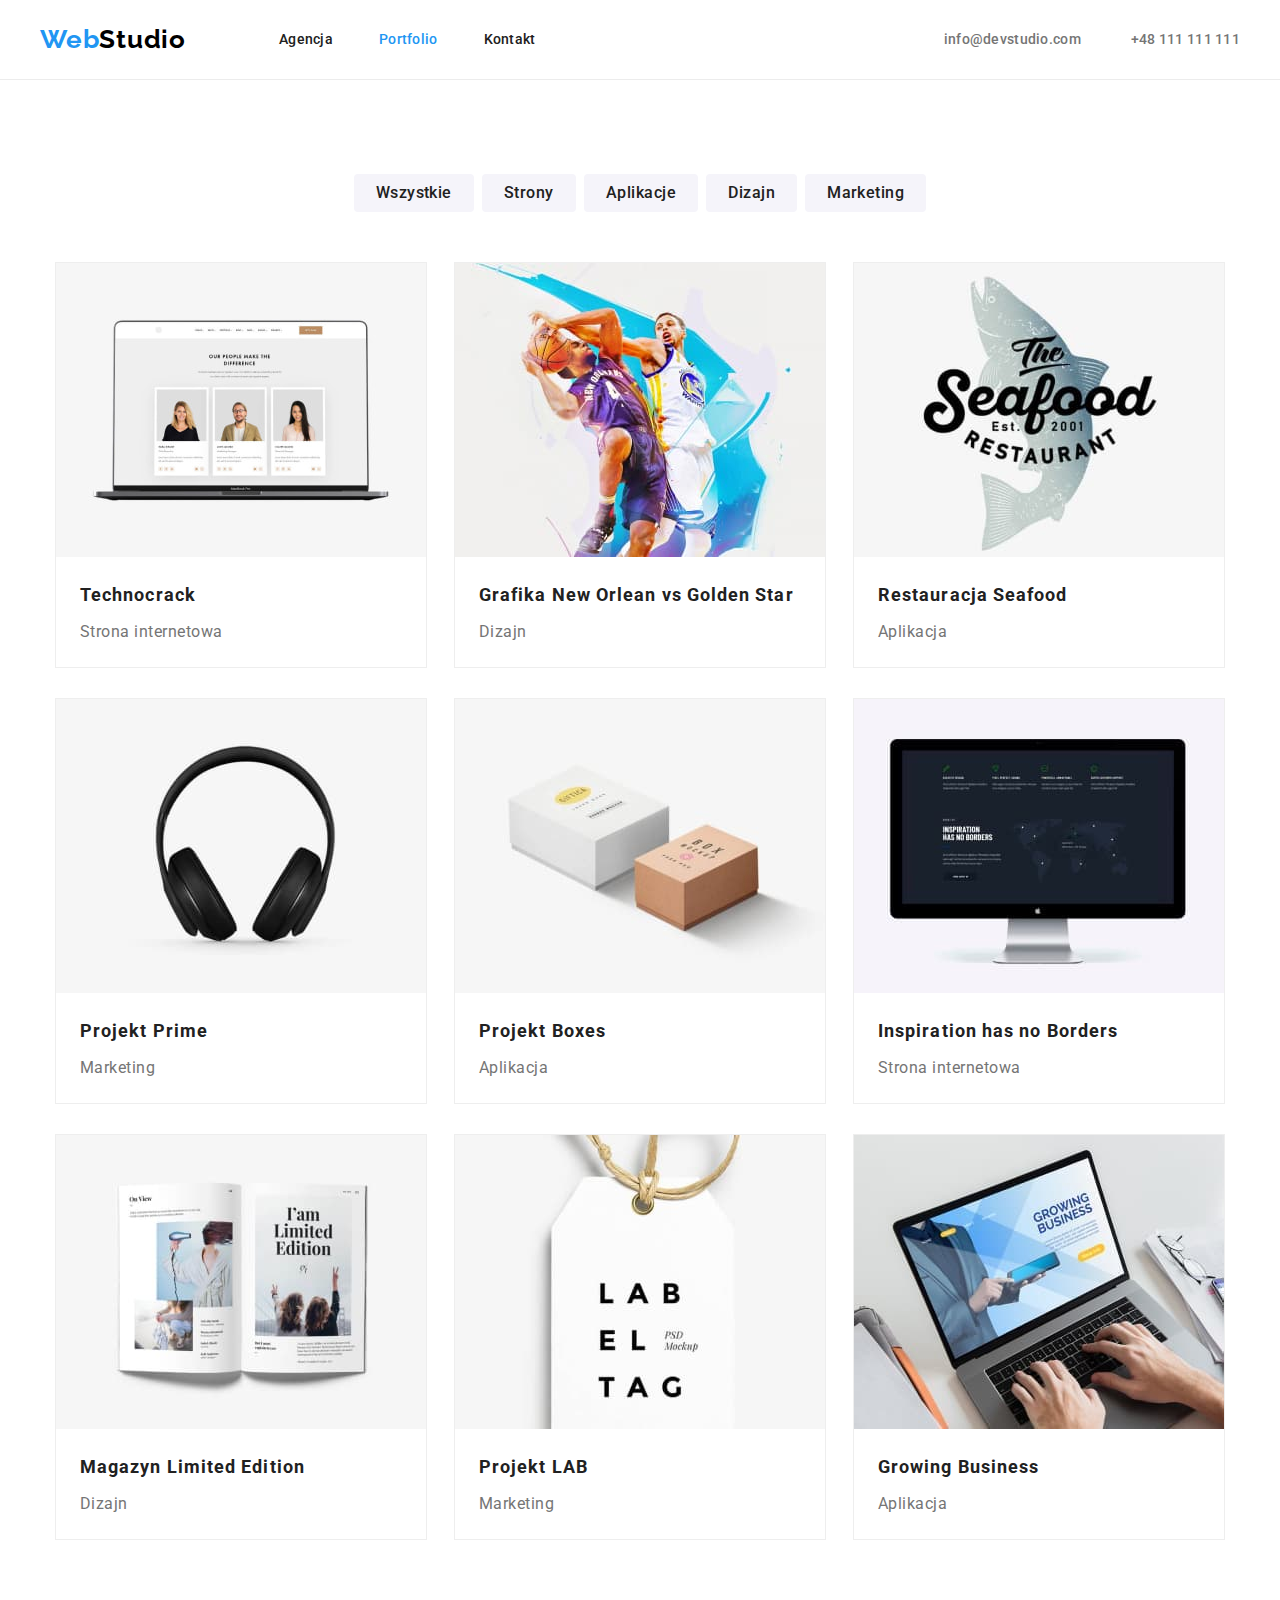
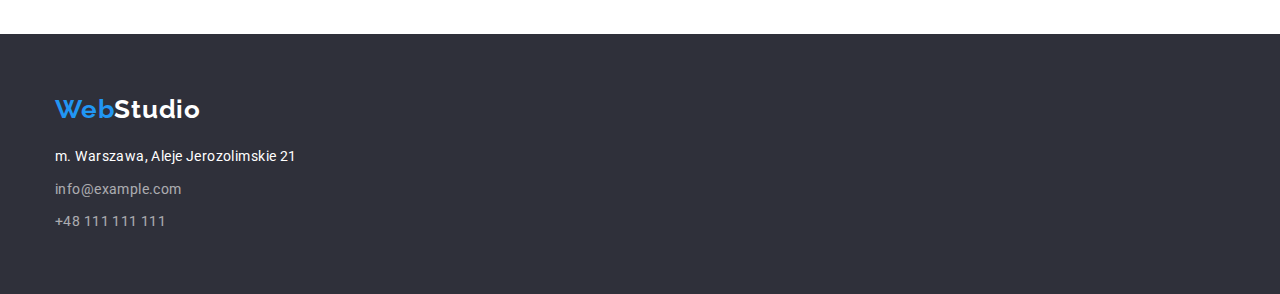
==== portfolio.html @ debd94c6 "first commit" ====
<!DOCTYPE html>
<html lang="pl">
  <head>
    <meta charset="UTF-8" />
    <meta name="viewport" content="width=device-width, initial-scale=1.0" />
    <title>Portfolio</title>
    <link
      rel="stylesheet"
      href="https://cdnjs.cloudflare.com/ajax/libs/modern-normalize/1.1.0/modern-normalize.min.css"
    />
    <link rel="stylesheet" href="css/styles.css" />
  </head>
  <body>
    <header class="header">
      <div class="container container-header">
        <nav class="navigation">
          <a class="logo" href="index.html">
            <span class="logo-accent">Web</span>Studio
          </a>

          <ul class="list list-navigation">
            <li>
              <a class="link link-navigation" href="index.html"> Agencja </a>
            </li>
            <li>
              <a class="link link-navigation link-active" href="portfolio.html"
                >Portfolio</a
              >
            </li>
            <li><a class="link link-navigation" href="#">Kontakt</a></li>
          </ul>
        </nav>
        <ul class="list list-contact-header">
          <li>
            <a class="link link-contact" href="mailto:info@devstudio.com">
              info@devstudio.com
            </a>
          </li>
          <li>
            <a class="link link-contact" href="tel:+48111111111">
              +48 111 111 111
            </a>
          </li>
        </ul>
      </div>
    </header>

    <main>
      <!-- our projects -->

      <section>
        <div class="container container-our-projects">
          <ul class="list list-btn">
            <li class="list-btn-item">
              <button class="btn" type="button">Wszystkie</button>
            </li>
            <li class="list-btn-item">
              <button class="btn" type="button">Strony</button>
            </li>
            <li class="list-btn-item">
              <button class="btn" type="button">Aplikacje</button>
            </li>
            <li class="list-btn-item">
              <button class="btn" type="button">Dizajn</button>
            </li>
            <li class="list-btn-item">
              <button class="btn" type="button">Marketing</button>
            </li>
          </ul>

          <ul class="list list-projects">
            <li class="list-projects-item">
              <img
                src="images/portfolio/open_laptop_with_photos_of_three_emplyees.jpg"
                alt="Open laptop with photos of three employees"
                width="370"
                height="294"
              />
              <div class="list-projects-item-content">
                <h3 class="header-3-project">Technocrack</h3>
                <p class="project-type">Strona internetowa</p>
              </div>
            </li>
            <li class="list-projects-item">
              <img
                src="images/portfolio/two_basketball_players.jpg"
                alt="Two basketball players"
                width="370"
                height="294"
              />
              <div class="list-projects-item-content">
                <h3 class="header-3-project">
                  Grafika New Orlean vs Golden Star
                </h3>
                <p class="project-type">Dizajn</p>
              </div>
            </li>
            <li class="list-projects-item">
              <img
                src="images/portfolio/logo_of_the_seefood_restaurant_showing_fish.jpg"
                alt="Logo of the Seafood Restaurant showing fish"
                width="370"
                height="294"
              />
              <div class="list-projects-item-content">
                <h3 class="header-3-project">Restauracja Seafood</h3>
                <p class="project-type">Aplikacja</p>
              </div>
            </li>
            <li class="list-projects-item">
              <img
                src="images/portfolio/wireless_headphone.jpg"
                alt="Wireless-headphone"
                width="370"
                height="294"
              />
              <div class="list-projects-item-content">
                <h3 class="header-3-project">Projekt Prime</h3>
                <p class="project-type">Marketing</p>
              </div>
            </li>
            <li class="list-projects-item">
              <img
                src="images/portfolio/two_boxes_bigger_white_and_smaller_salmanpink.jpg"
                alt="Two boxes bigger white and smaller salmanpink"
                width="370"
                height="294"
              />
              <div class="list-projects-item-content">
                <h3 class="header-3-project">Projekt Boxes</h3>
                <p class="project-type">Aplikacja</p>
              </div>
            </li>
            <li class="list-projects-item">
              <img
                src="images/portfolio/apple_monitore_display_web_site.jpg"
                alt="Apple monitor display web site"
                width="370"
                height="294"
              />
              <div class="list-projects-item-content">
                <h3 class="header-3-project">Inspiration has no Borders</h3>
                <p class="project-type">Strona internetowa</p>
              </div>
            </li>
            <li class="list-projects-item">
              <img
                src="images/portfolio/open_magazine_with_photos_of_people.jpg"
                alt="Open magazine with photos of people"
                width="370"
                height="294"
              />
              <div class="list-projects-item-content">
                <h3 class="header-3-project">Magazyn Limited Edition</h3>
                <p class="project-type">Dizajn</p>
              </div>
            </li>
            <li class="list-projects-item">
              <img
                src="images/portfolio/white_label_tag_with_text.jpg"
                alt="White label tag with text"
                width="370"
                height="294"
              />
              <div class="list-projects-item-content">
                <h3 class="header-3-project">Projekt LAB</h3>
                <p class="project-type">Marketing</p>
              </div>
            </li>
            <li class="list-projects-item">
              <img
                src="images/portfolio/heands_typing_on_the_laptop.jpg"
                alt="Hands typing on the laptop"
                width="370"
                height="294"
              />
              <div class="list-projects-item-content">
                <h3 class="header-3-project">Growing Business</h3>
                <p class="project-type">Aplikacja</p>
              </div>
            </li>
          </ul>
        </div>
      </section>
    </main>

    <footer class="footer">
      <div class="container">
        <a class="logo footer-logo" href="index.html">
          <span class="logo-accent">Web</span>Studio
        </a>
        <address>
          <ul class="list">
            <li class="footer-list-item">
              <a
                class="link footer-link footer-link-address"
                href="https://goo.gl/maps/MsTkYba7Zd39PtxZA"
                target="_blank"
                >m. Warszawa, Aleje Jerozolimskie 21
              </a>
            </li>
            <li class="footer-list-item">
              <a class="link footer-link" href="emailto:info@example.com">
                info@example.com
              </a>
            </li>
            <li class="footer-list-item">
              <a class="link footer-link" href="tel:+48111111111">
                +48 111 111 111
              </a>
            </li>
          </ul>
        </address>
      </div>
    </footer>
  </body>
</html>
---- css/styles.css ----
@import url("https://fonts.googleapis.com/css2?family=Raleway:wght@700&family=Roboto:wght@400;500;700;900&display=swap");

:root {
  --main-text-color: #757575;
  --secondary-text-color: #212121;
  --dark-background-color: #2f303a;
  --light-background-color: #f5f4fa;
  --light-color: #fff;
  --logo-text-color: #000;
  --accent: #2196f3;
  --border-bottom-color: #ececec;
  --border-projects-item-color: #eeeeee;
}

body {
  font-family: "Roboto", sans-serif;
  color: var(--main-text-color);
  font-size: 14px;
}

h1,
h2,
h3,
h4,
h5,
h6 {
  margin: 0;
  /* padding: 0; - probably to remove*/
}
ul {
  margin: 0;
  padding: 0;
}

p {
  margin: 0;
  padding: 0;
}

img {
  display: block;
}

.list {
  list-style: none;
}

.container {
  width: 1200px;
  padding: 0 15px;
  margin: auto;
  /* margin auto - center container horizontally */
}

.navigation,
.list-navigation,
.list-contact-header,
.container-header {
  display: flex;
  align-items: center;
}

.header {
  border-bottom: 1px solid var(--border-bottom-color);
}

.container-header {
  padding: 24px 0;
  justify-content: space-between;
}

.logo {
  margin-right: 93px;
  font-family: "Raleway", sans-serif;
  text-decoration: none;
  color: var(--logo-text-color);
  font-size: 26px;
  font-weight: 700;
  line-height: 1.192;
  letter-spacing: 0.03em;
}

.logo-accent {
  color: var(--accent);
}

/* hero */

.hero {
  padding: 200px 0;
  text-align: center;
  background-color: var(--dark-background-color);
}

.hero-header {
  display: flex;
  flex-direction: column;
  font-size: 44px;
  font-weight: 900;
  line-height: 1.36;
  color: var(--light-color);
  letter-spacing: 0.06em;
  text-transform: uppercase;
}

/* Our strengths */
.list-our-strengths {
  display: flex;
}

.hero,
.container-our-strength,
.container-what-we-do {
  margin-bottom: 94px;
}

.list-item-our-strengths-margin:not(:last-of-type) {
  margin-right: 30px;
}

.our-strength-header-4 {
  margin-bottom: 10px;
  font-size: 14px;
  line-height: 1.143;
  letter-spacing: 0.03em;
  color: var(--secondary-text-color);
}

/* what we do */

.what-we-do-header-2,
.our-team-header-2 {
  margin-bottom: 50px;
  font-size: 36px;
  line-height: 1.167;
  letter-spacing: 0.03em;
  color: var(--secondary-text-color);
  text-align: center;
}
.list-what-we-do {
  display: flex;
  justify-content: space-between;
}

/* our team */

.our-team {
  background-color: var(--light-background-color);
}

.container-our-team {
  padding-top: 94px;
  padding-bottom: 94px;
}

.list-our-team {
  display: flex;
  justify-content: space-between;
}

.team-card {
  padding-bottom: 30px;
  width: 270px;
  font-size: 16px;
  text-align: center;
  background-color: var(--light-color);
  border-radius: 0 0 4px 4px;
}

.team-card-heading {
  margin-top: 30px;
  margin-bottom: 10px;
  font-size: 16px;
  font-weight: 500;
  line-height: 1.188;
  letter-spacing: 0.03em;
}

.team-card-content {
  line-height: 1.188;
  letter-spacing: 0.03em;
}

.team-card-heading,
.header-3-project {
  color: var(--secondary-text-color);
}

.link {
  letter-spacing: 0.02em;
  text-decoration: none;
}

.link-navigation {
  margin-right: 46px;
  font-weight: 500;
  color: var(--secondary-text-color);
}

.link-contact {
  margin-left: 50px;
  font-weight: 500;
  color: var(--main-text-color);
}

.link:hover,
.link-active {
  color: var(--accent);
}

/* btn = button */
.btn {
  padding: 6px 22px;
  font-weight: 500;
  font-size: 16px;
  line-height: 1.62;
  letter-spacing: 0.03em;
  color: var(--secondary-text-color);
  background-color: var(--light-background-color);
  border: none;
  border-radius: 4px;
  cursor: pointer;
}

.btn:hover,
.btn:focus,
.hero-btn {
  color: var(--light-color);
  background-color: var(--accent);
  box-shadow: 0px 3px 1px rgba(0, 0, 0, 0.1), 0px 1px 2px rgba(0, 0, 0, 0.08),
    0px 2px 2px rgba(0, 0, 0, 0.12);
}

.btn.hero-btn {
  margin-top: 30px;
  padding: 10px 40px;
  font-weight: 700;
  box-shadow: 0px 4px 4px rgba(0, 0, 0, 0.15);
}

.project-type {
  font-size: 16px;
  line-height: 1.87;
  letter-spacing: 0.03em;
  color: var(--main-text-color);
}

.strength-text {
  line-height: 1.71;
  letter-spacing: 0.03em;
}

/* footer */

.footer {
  padding-top: 60px;
  padding-bottom: 60px;
  color: var(--light-color);
  background-color: var(--dark-background-color);
}

.footer-list-item:not(:last-of-type) {
  margin-bottom: 9px;
}

.footer-logo {
  display: block;
  margin-bottom: 20px;
  color: var(--light-color);
}

.footer-link {
  font-style: normal;
  line-height: 1.71;
  letter-spacing: 0.03em;
  color: var(--light-color);
  opacity: 0.6;
}

.footer-link-address {
  opacity: 1;
}

/* PORTFOLIO */

/* section projects */

.container-our-projects {
  margin-top: 94px;
  margin-bottom: 64px;
}

.list-btn,
.list-projects {
  display: flex;
}

.list-btn {
  margin-bottom: 50px;
  justify-content: center;
}

.list-btn-item:not(:last-of-type) {
  margin-right: 8px;
}

.list-projects {
  flex-wrap: wrap;
  justify-content: space-between;
}

.list-projects-item {
  margin-bottom: 30px;
  border: 1px solid var(--border-projects-item-color);
}

.list-projects-item-content {
  margin: 20px 24px;
}

.header-3-project {
  margin-bottom: 4px;
  font-size: 18px;
  font-weight: 700;
  line-height: 2;
  letter-spacing: 0.06em;
}
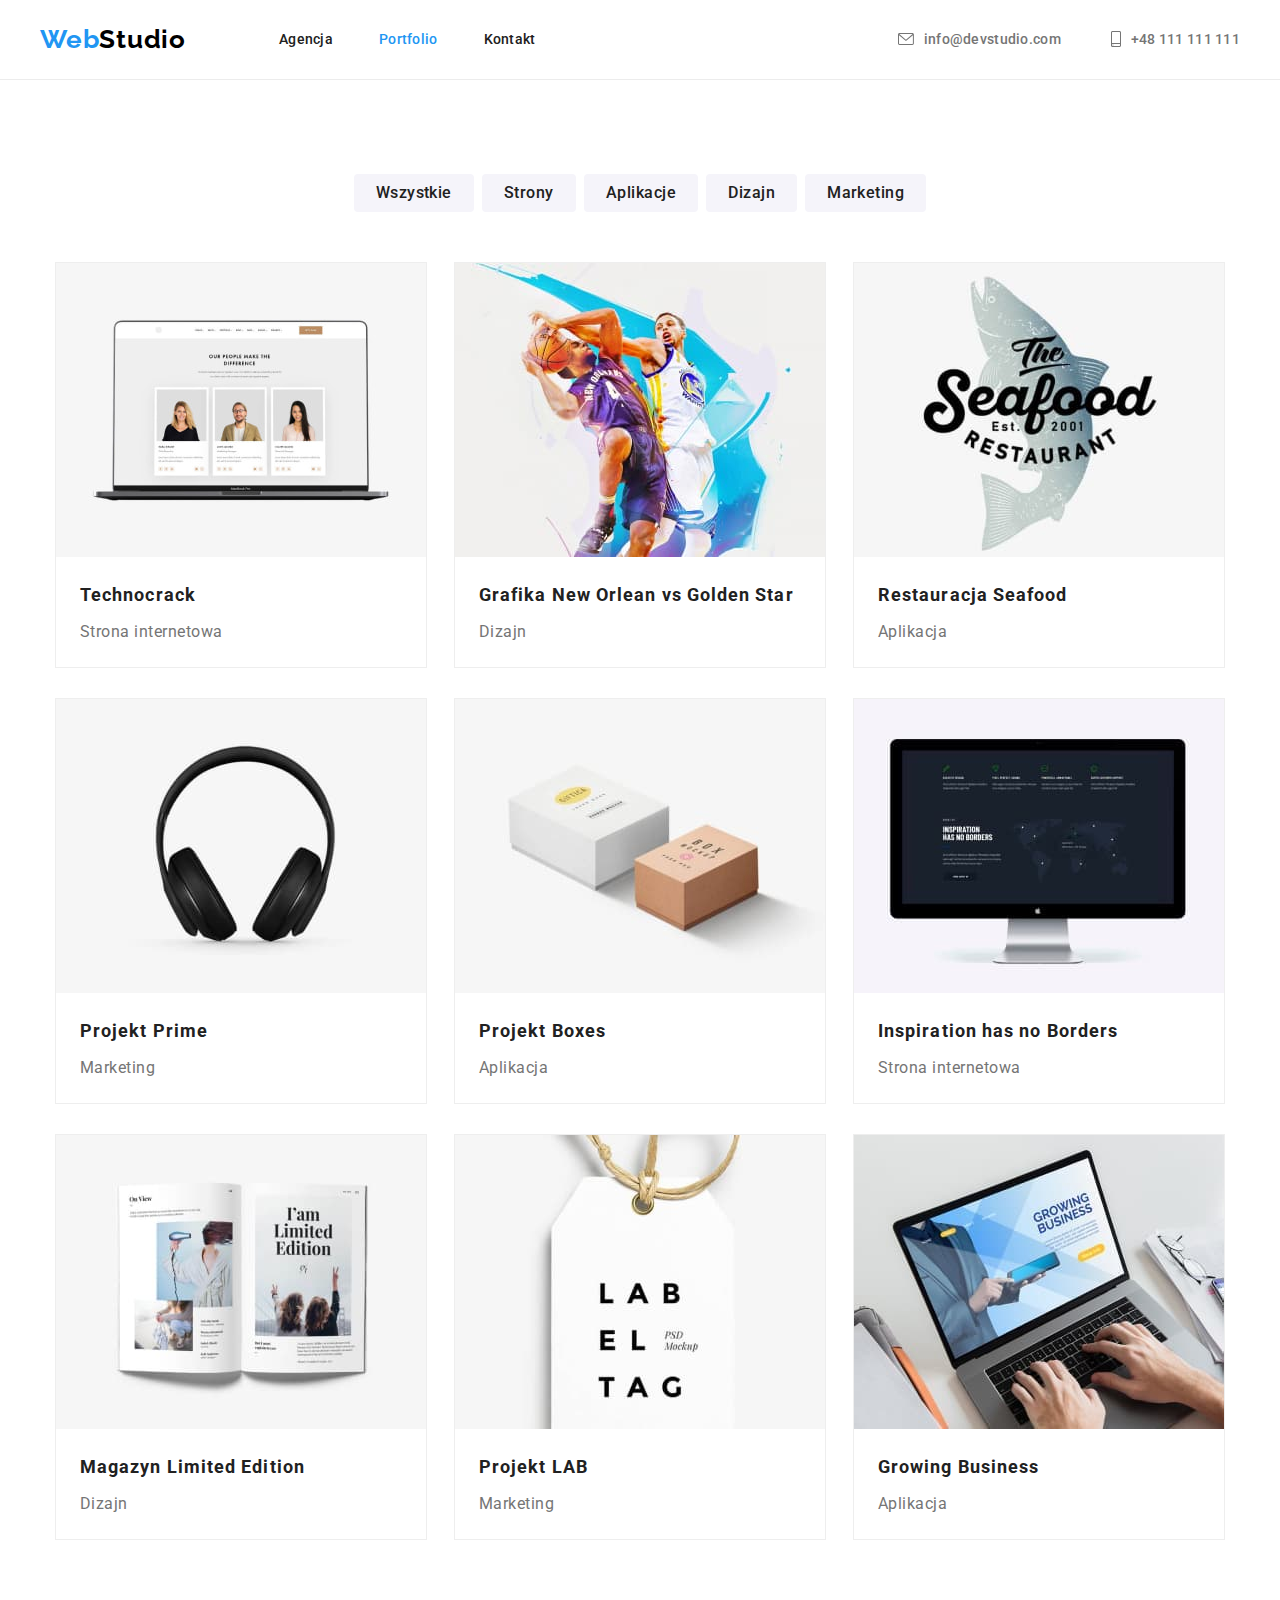
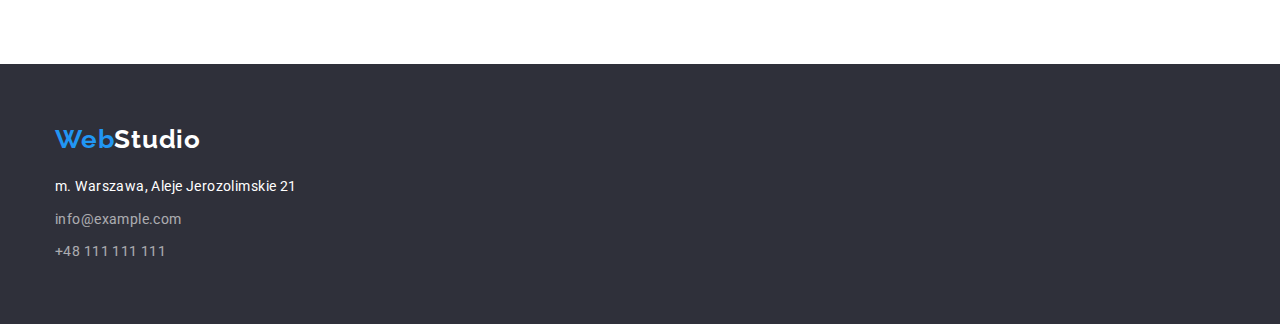
==== commit dc687c74: "feat(header): add contact icons" ====
--- a/portfolio.html
+++ b/portfolio.html
@@ -33,11 +33,17 @@
         <ul class="list list-contact-header">
           <li>
             <a class="link link-contact" href="mailto:info@devstudio.com">
+              <svg class="icon-contact-header" width="16" height="12">
+                <use href="images/icons.svg#icon-envelope"></use>
+              </svg>
               info@devstudio.com
             </a>
           </li>
           <li>
             <a class="link link-contact" href="tel:+48111111111">
+              <svg class="icon-contact-header" width="10" height="16">
+                <use href="images/icons.svg#icon-smartphone"></use> 
+              </svg>
               +48 111 111 111
             </a>
           </li>
--- a/css/styles.css
+++ b/css/styles.css
@@ -10,6 +10,8 @@
   --accent: #2196f3;
   --border-bottom-color: #ececec;
   --border-projects-item-color: #eeeeee;
+  --social-media-icon-color: #afb1b8;
+  --our-clients-color: #afb1b8;
 }
 
 body {
@@ -84,12 +86,33 @@
   color: var(--accent);
 }
 
+.link-contact {
+  display: flex;
+  align-items: center;
+}
+
+.icon-contact-header {
+  margin-right: 10px;
+  fill: var(--main-text-color);
+}
+
+.link-contact:hover > .icon-contact-header,
+.link-contact:focus > .icon-contact-header {
+  fill: var(--accent);
+}
 /* hero */
 
 .hero {
   padding: 200px 0;
   text-align: center;
-  background-color: var(--dark-background-color);
+  background-image: linear-gradient(
+      90deg,
+      rgba(47, 48, 58, 0.4) 0%,
+      rgba(47, 48, 58, 0.4) 100%
+    ),
+    url(../images/hero/team_working_at_car_model.jpg);
+  background-repeat: no-repeat;
+  background-position: center 0;
 }
 
 .hero-header {
@@ -126,7 +149,21 @@
   color: var(--secondary-text-color);
 }
 
-/* what we do */
+.our-strength-icon-container {
+  margin-bottom: 30px;
+  padding: 25px 0;
+  border-radius: 4px;
+  background-color: var(--light-background-color);
+}
+
+.our-strength-icon {
+  display: block;
+  margin: 0 auto;
+  width: 70px;
+  height: 70px;
+}
+
+/* What we do */
 
 .what-we-do-header-2,
 .our-team-header-2 {
@@ -142,7 +179,7 @@
   justify-content: space-between;
 }
 
-/* our team */
+/* Our team */
 
 .our-team {
   background-color: var(--light-background-color);
@@ -186,6 +223,42 @@
   color: var(--secondary-text-color);
 }
 
+.list-social-media {
+  display: flex;
+  margin-left: 32px;
+  margin-right: 32px;
+  margin-top: 16px;
+  justify-content: center;
+}
+
+.list-social-media-item:not(:last-of-type) {
+  margin-right: 10px;
+}
+
+.team-card-social-media-icon {
+  width: 20px;
+  height: 20px;
+  fill: var(--social-media-icon-color);
+}
+
+.list-social-media-link {
+  display: block;
+  padding: 12px;
+  height: 44px;
+  border-radius: 50%;
+}
+
+.list-social-media-link:hover,
+.list-social-media-link:focus {
+  outline: none;
+  background-color: var(--accent);
+}
+
+.list-social-media-link:focus > .team-card-social-media-icon,
+.list-social-media-link:hover > .team-card-social-media-icon {
+  fill: var(--light-color);
+}
+
 .link {
   letter-spacing: 0.02em;
   text-decoration: none;
@@ -204,6 +277,7 @@
 }
 
 .link:hover,
+.link:focus,
 .link-active {
   color: var(--accent);
 }
@@ -250,9 +324,55 @@
   letter-spacing: 0.03em;
 }
 
+/* Our clients */
+
+.our-clients-header-2 {
+  margin-top: 82px;
+  margin-bottom: 50px;
+  font-size: 36px;
+  line-height: 1.17;
+  letter-spacing: 0.03em;
+  text-align: center;
+  color: var(--secondary-text-color);
+}
+
+.our-clients-list {
+  display: flex;
+  justify-content: space-between;
+}
+
+.list-our-clients-link {
+  display: block;
+  padding: 16px 32px;
+  border: 1px solid var(--our-clients-color);
+  border-radius: 4%;
+}
+
+.list-our-clients-link:not(:last-of-type) {
+  margin-right: 30px;
+}
+
+.list-our-clients-link:hover,
+.list-our-clients-link:focus {
+  outline: none;
+  border-color: var(--accent);
+}
+
+.list-our-clients-link:hover > .our-clients-icon,
+.list-our-clients-link:focus > .our-clients-icon {
+  fill: var(--accent);
+}
+
+.our-clients-icon {
+  width: 106px;
+  height: 60px;
+  fill: var(--social-media-icon-color);
+}
+
 /* footer */
 
 .footer {
+  margin-top: 94px;
   padding-top: 60px;
   padding-bottom: 60px;
   color: var(--light-color);
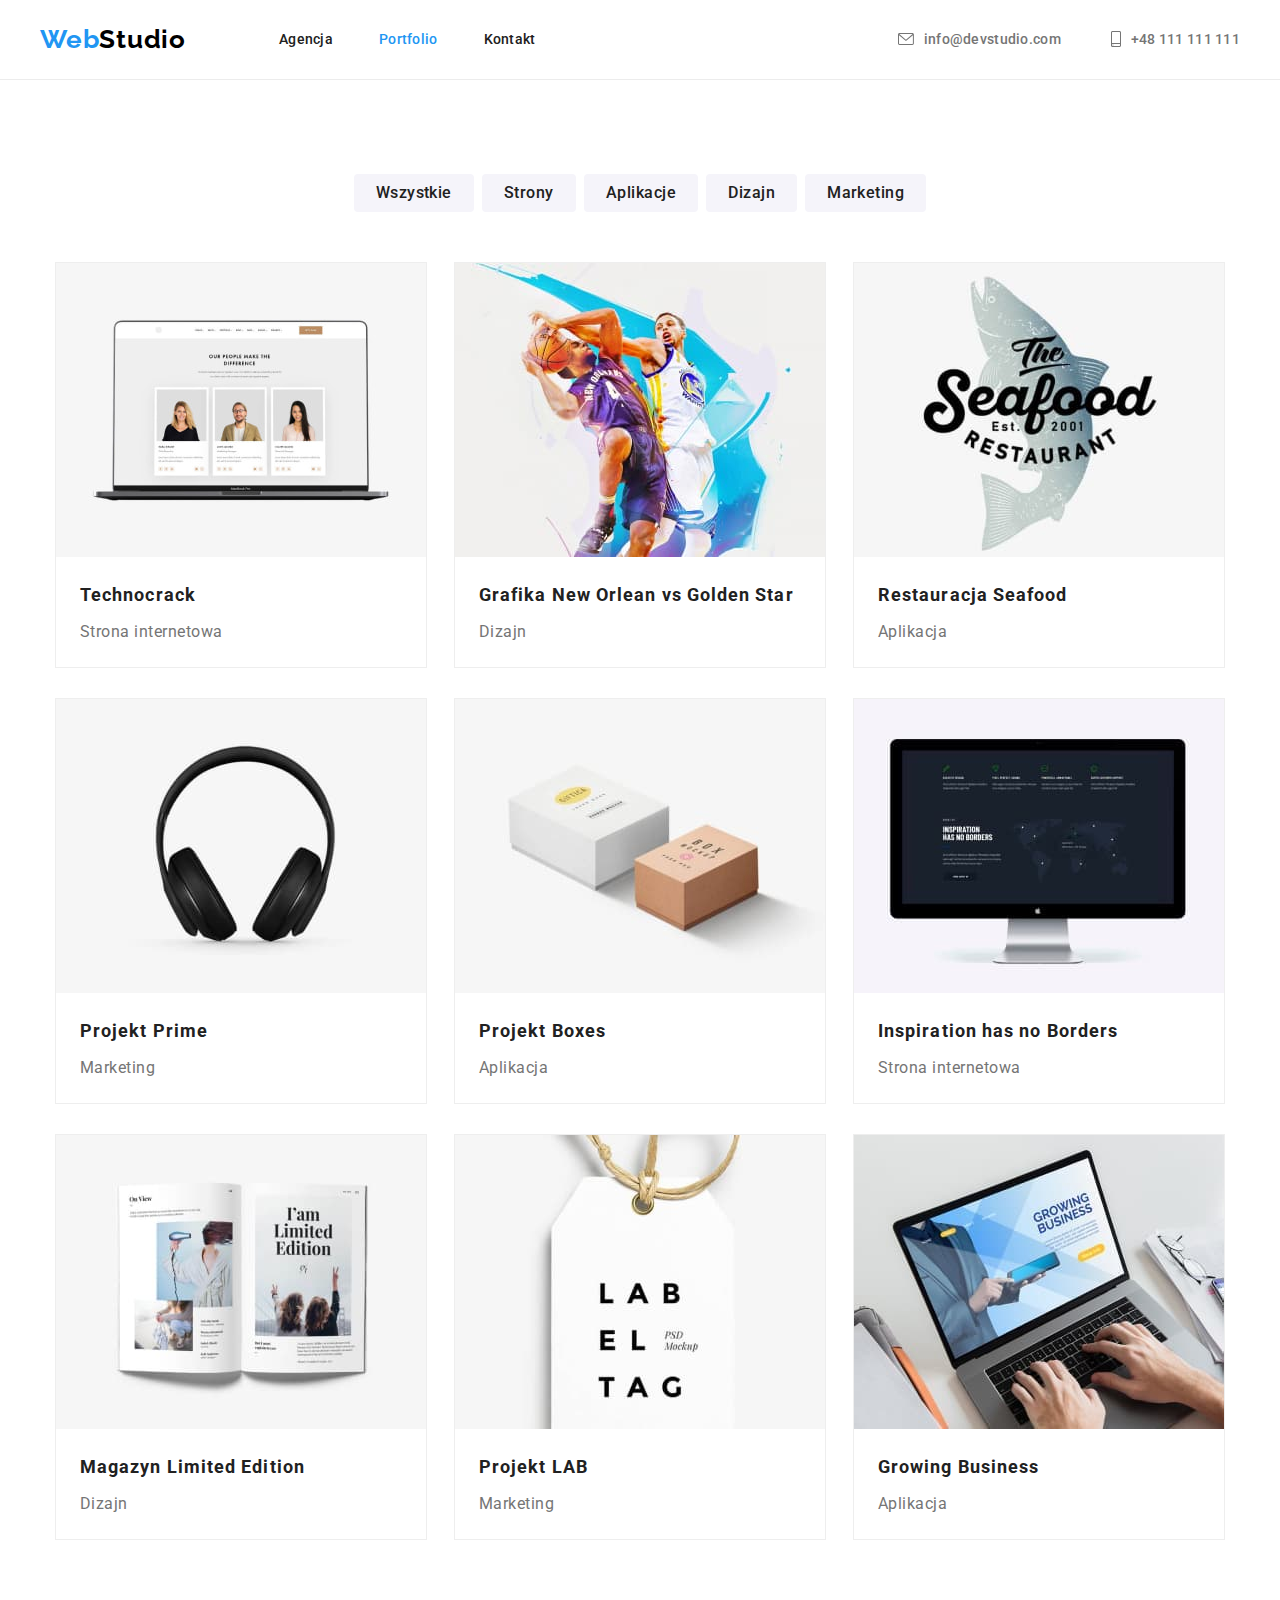
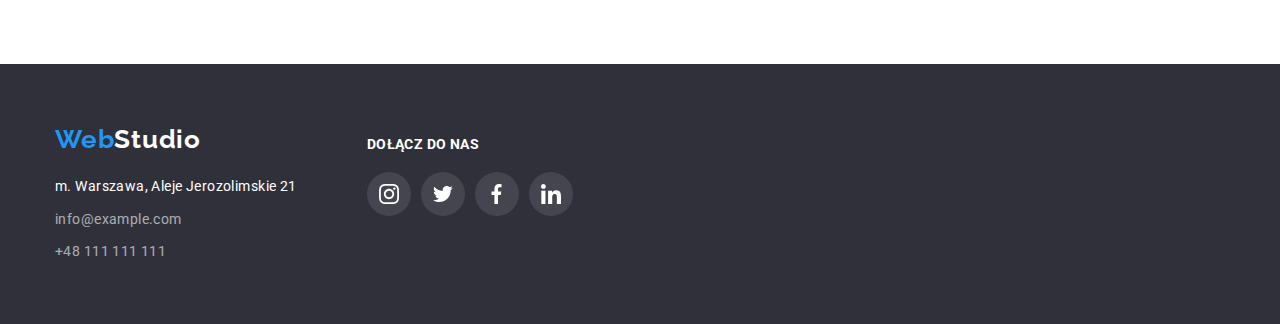
==== commit 508a4c0f: "feat(footer): add social media links" ====
--- a/portfolio.html
+++ b/portfolio.html
@@ -42,7 +42,7 @@
           <li>
             <a class="link link-contact" href="tel:+48111111111">
               <svg class="icon-contact-header" width="10" height="16">
-                <use href="images/icons.svg#icon-smartphone"></use> 
+                <use href="images/icons.svg#icon-smartphone"></use>
               </svg>
               +48 111 111 111
             </a>
@@ -191,32 +191,87 @@
     </main>
 
     <footer class="footer">
-      <div class="container">
-        <a class="logo footer-logo" href="index.html">
-          <span class="logo-accent">Web</span>Studio
-        </a>
-        <address>
-          <ul class="list">
-            <li class="footer-list-item">
-              <a
-                class="link footer-link footer-link-address"
-                href="https://goo.gl/maps/MsTkYba7Zd39PtxZA"
-                target="_blank"
-                >m. Warszawa, Aleje Jerozolimskie 21
-              </a>
-            </li>
-            <li class="footer-list-item">
-              <a class="link footer-link" href="emailto:info@example.com">
-                info@example.com
-              </a>
-            </li>
-            <li class="footer-list-item">
-              <a class="link footer-link" href="tel:+48111111111">
-                +48 111 111 111
-              </a>
-            </li>
-          </ul>
-        </address>
+      <div class="container container-footer">
+        <div>
+          <a class="logo footer-logo" href="index.html">
+            <span class="logo-accent">Web</span>Studio
+          </a>
+          <address>
+            <ul class="list">
+              <li class="footer-list-item">
+                <a
+                  class="link footer-link footer-link-address"
+                  href="https://goo.gl/maps/MsTkYba7Zd39PtxZA"
+                  target="_blank"
+                  >m. Warszawa, Aleje Jerozolimskie 21
+                </a>
+              </li>
+              <li class="footer-list-item">
+                <a class="link footer-link" href="emailto:info@example.com">
+                  info@example.com
+                </a>
+              </li>
+              <li class="footer-list-item">
+                <a class="link footer-link" href="tel:+48111111111">
+                  +48 111 111 111
+                </a>
+              </li>
+            </ul>
+          </address>
+        </div>
+        <div class="footer-join-us">
+          <h3 class="footer-heading-3">Dołącz do nas</h3>
+          <ul class="footer-list-social-media list">
+            <li class="list-social-media-item">
+              <a
+                class="list-social-media-link footer-list-social-media-link"
+                href="#"
+              >
+                <svg
+                  class="team-card-social-media-icon footer-social-media-icon"
+                >
+                  <use href="images/icons.svg#icon-instagram"></use>
+                </svg>
+              </a>
+            </li>
+            <li class="list-social-media-item">
+              <a
+                class="list-social-media-link footer-list-social-media-link"
+                href="#"
+              >
+                <svg
+                  class="team-card-social-media-icon footer-social-media-icon"
+                >
+                  <use href="images/icons.svg#icon-twitter"></use>
+                </svg>
+              </a>
+            </li>
+            <li class="list-social-media-item">
+              <a
+                class="list-social-media-link footer-list-social-media-link"
+                href="#"
+              >
+                <svg
+                  class="team-card-social-media-icon footer-social-media-icon"
+                >
+                  <use href="images/icons.svg#icon-facebook"></use>
+                </svg>
+              </a>
+            </li>
+            <li class="list-social-media-item">
+              <a
+                class="list-social-media-link footer-list-social-media-link"
+                href="#"
+              >
+                <svg
+                  class="team-card-social-media-icon footer-social-media-icon"
+                >
+                  <use href="images/icons.svg#icon-linkedin"></use>
+                </svg>
+              </a>
+            </li>
+          </ul>
+        </div>
       </div>
     </footer>
   </body>
--- a/css/styles.css
+++ b/css/styles.css
@@ -201,6 +201,8 @@
   font-size: 16px;
   text-align: center;
   background-color: var(--light-color);
+  box-shadow: 0px 1px 3px rgba(0, 0, 0, 0.12), 0px 1px 1px rgba(0, 0, 0, 0.14),
+    0px 2px 1px rgba(0, 0, 0, 0.2);
   border-radius: 0 0 4px 4px;
 }
 
@@ -379,8 +381,36 @@
   background-color: var(--dark-background-color);
 }
 
+.container-footer {
+  display: flex;
+}
+
+.footer-join-us {
+  margin-top: 12px;
+  margin-left: 70px;
+}
+
+.footer-heading-3 {
+  font-size: 14px;
+  letter-spacing: 0.03em;
+  text-transform: uppercase;
+}
+
 .footer-list-item:not(:last-of-type) {
   margin-bottom: 9px;
+}
+
+.footer-list-social-media {
+  display: flex;
+  margin-top: 20px;
+}
+
+.footer-list-social-media-link {
+  background-color: rgba(255, 255, 255, 0.1);
+}
+
+.footer-social-media-icon {
+  fill: var(--light-color);
 }
 
 .footer-logo {
@@ -432,6 +462,11 @@
 .list-projects-item {
   margin-bottom: 30px;
   border: 1px solid var(--border-projects-item-color);
+}
+
+.list-projects-item:hover {
+  box-shadow: 0px 1px 1px rgba(0, 0, 0, 0.12), 0px 4px 4px rgba(0, 0, 0, 0.06),
+    1px 4px 6px rgba(0, 0, 0, 0.16);
 }
 
 .list-projects-item-content {
